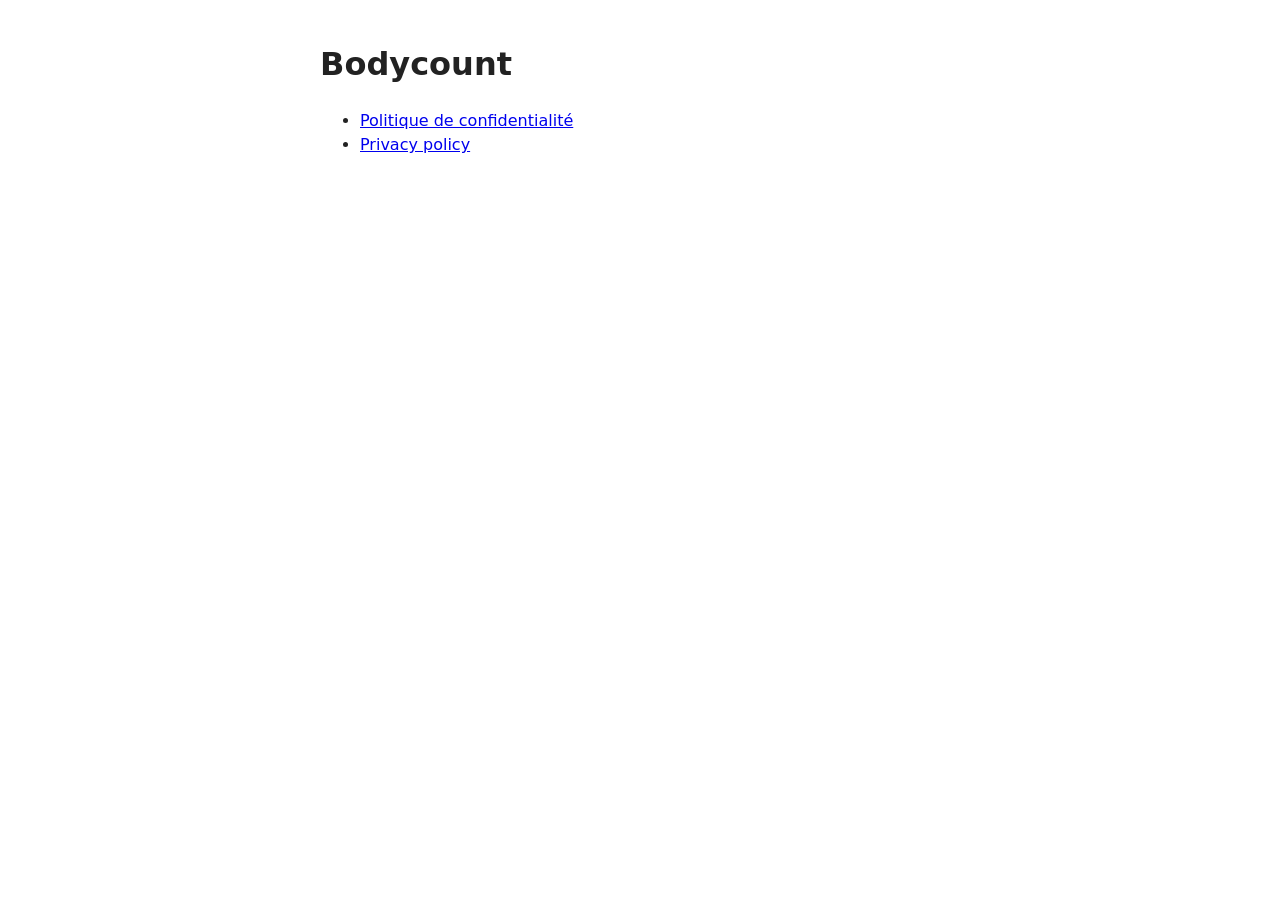
==== index.html @ 4af0d037 "Politique de confidentialité de Bodycount (FR / EN) Co-Authored-By: Claude Opus 5.5 <noreply@anthrop" ====
<!doctype html>
<html lang="fr"><head><meta charset="utf-8"><meta name="viewport" content="width=device-width, initial-scale=1">
<title>Bodycount</title>
<style>body{font:16px/1.5 system-ui,sans-serif;max-width:640px;margin:40px auto;padding:0 16px;color:#222}@media (prefers-color-scheme:dark){body{color:#eee;background:#111}a{color:#ff6f9a}}</style>
</head><body>
<h1>Bodycount</h1>
<ul>
<li><a href="politique-de-confidentialite.html">Politique de confidentialité</a></li>
<li><a href="privacy-policy.html">Privacy policy</a></li>
</ul>
</body></html>
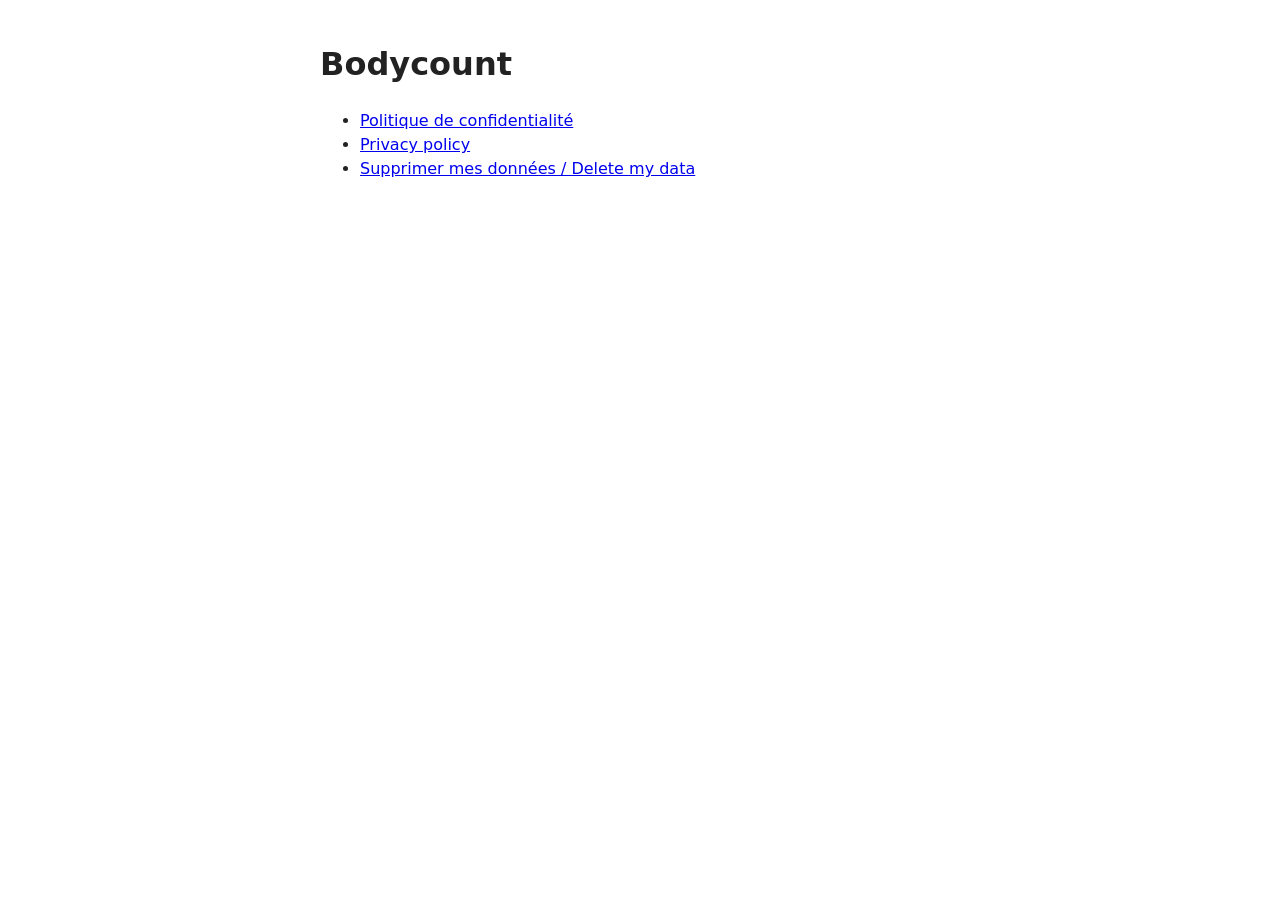
==== commit 1b3d9413: "Page de suppression des données (FR / EN) Co-Authored-By: Claude Opus 5.5 <noreply@anthropic.com>" ====
--- a/index.html
+++ b/index.html
@@ -7,5 +7,6 @@
 <ul>
 <li><a href="politique-de-confidentialite.html">Politique de confidentialité</a></li>
 <li><a href="privacy-policy.html">Privacy policy</a></li>
+<li><a href="supprimer-mes-donnees.html">Supprimer mes données / Delete my data</a></li>
 </ul>
 </body></html>
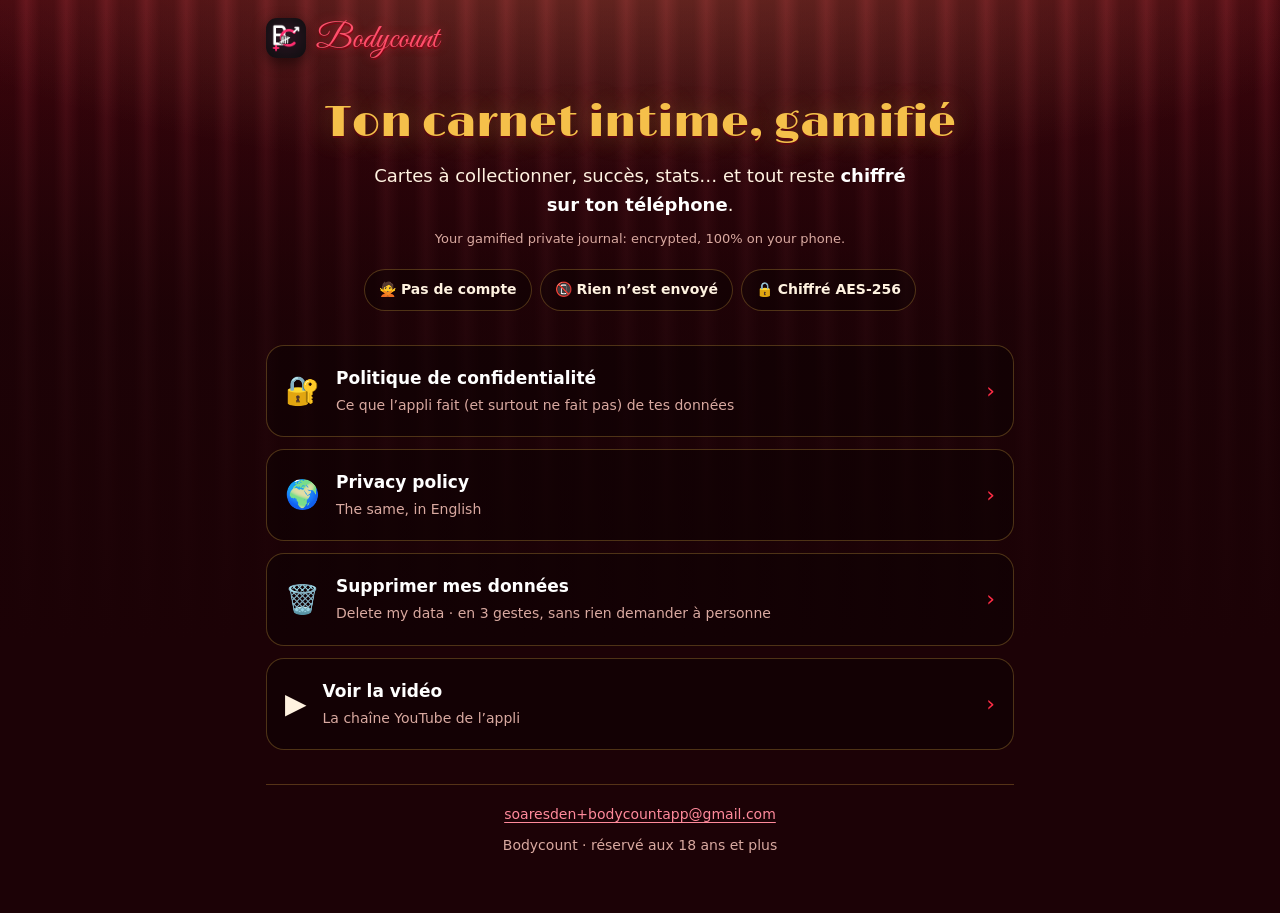
==== commit c3d54fd0: "Pages refaites aux couleurs de l'appli (thème Moulin), feuille de style commune, sans ressource exte" ====
--- a/index.html
+++ b/index.html
@@ -1,12 +1,33 @@
 <!doctype html>
-<html lang="fr"><head><meta charset="utf-8"><meta name="viewport" content="width=device-width, initial-scale=1">
+<html lang="fr">
+<head>
+<meta charset="utf-8">
+<meta name="viewport" content="width=device-width, initial-scale=1">
 <title>Bodycount</title>
-<style>body{font:16px/1.5 system-ui,sans-serif;max-width:640px;margin:40px auto;padding:0 16px;color:#222}@media (prefers-color-scheme:dark){body{color:#eee;background:#111}a{color:#ff6f9a}}</style>
-</head><body>
-<h1>Bodycount</h1>
-<ul>
-<li><a href="politique-de-confidentialite.html">Politique de confidentialité</a></li>
-<li><a href="privacy-policy.html">Privacy policy</a></li>
-<li><a href="supprimer-mes-donnees.html">Supprimer mes données / Delete my data</a></li>
-</ul>
-</body></html>
+<meta name="description" content="Bodycount : carnet intime gamifié, chiffré, 100 % sur ton téléphone. Confidentialité et suppression des données.">
+<meta name="theme-color" content="#2A0409">
+<link rel="icon" href="assets/icone.png">
+<link rel="stylesheet" href="assets/style.css">
+</head>
+<body>
+<div class="wrap">
+<header class="top"><a class="brand" href="./"><img src="assets/icone.png" alt=""><span>Bodycount</span></a></header>
+
+<section class="hero">
+  <h1>Ton carnet intime, gamifié</h1>
+  <p>Cartes à collectionner, succès, stats… et tout reste <strong>chiffré sur ton téléphone</strong>.</p>
+  <p class="upd" lang="en">Your gamified private journal: encrypted, 100% on your phone.</p>
+  <div class="pills"><span>🙅 Pas de compte</span><span>📵 Rien n’est envoyé</span><span>🔒 Chiffré AES-256</span></div>
+</section>
+
+<nav class="links">
+  <a href="politique-de-confidentialite.html"><span class="ico">🔐</span><span><b>Politique de confidentialité</b><small>Ce que l’appli fait (et surtout ne fait pas) de tes données</small></span><span class="go">›</span></a>
+  <a href="privacy-policy.html" lang="en"><span class="ico">🌍</span><span><b>Privacy policy</b><small>The same, in English</small></span><span class="go">›</span></a>
+  <a href="supprimer-mes-donnees.html"><span class="ico">🗑️</span><span><b>Supprimer mes données</b><small>Delete my data · en 3 gestes, sans rien demander à personne</small></span><span class="go">›</span></a>
+  <a href="https://www.youtube.com/@BodyCountApp"><span class="ico">▶️</span><span><b>Voir la vidéo</b><small>La chaîne YouTube de l’appli</small></span><span class="go">›</span></a>
+</nav>
+
+<footer><nav><a href="mailto:soaresden+bodycountapp@gmail.com">soaresden+bodycountapp@gmail.com</a></nav>Bodycount · réservé aux 18 ans et plus</footer>
+</div>
+</body>
+</html>
--- a/assets/style.css
+++ b/assets/style.css
@@ -0,0 +1,81 @@
+/* Bodycount — pages publiques, aux couleurs du thème « Moulin » de l'appli. Aucune ressource externe. */
+@font-face { font-family: 'GreatVibes'; src: url(great-vibes-latin-400-normal.woff2) format('woff2'); font-display: swap; }
+@font-face { font-family: 'Limelight'; src: url(limelight-latin-400-normal.woff2) format('woff2'); font-display: swap; }
+
+:root {
+  --bg: #1c0206; --card: rgba(0,0,0,.32); --card2: rgba(255,255,255,.05);
+  --border: rgba(245,192,74,.26); --text: #FFF2E0; --muted: #D9A9A0;
+  --accent: #FF2D46; --link: #FF8A9B; --gold: #F5C04A;
+  color-scheme: dark;
+}
+* { box-sizing: border-box; }
+html { -webkit-text-size-adjust: 100%; }
+body {
+  margin: 0; color: var(--text); font: 16px/1.65 system-ui, -apple-system, 'Segoe UI', Roboto, sans-serif;
+  background:
+    radial-gradient(ellipse 90% 340px at 50% -60px, rgba(255,190,120,.22), transparent 70%),
+    linear-gradient(rgba(28,2,6,0) 0, rgba(28,2,6,.55) 300px, var(--bg) 640px) top / 100% 640px no-repeat,
+    repeating-linear-gradient(90deg, rgba(0,0,0,.26) 0 14px, rgba(255,255,255,.03) 26px, rgba(0,0,0,.26) 40px) top / 100% 640px no-repeat,
+    linear-gradient(#5A0712 0, #2A0409 320px, var(--bg) 640px) top / 100% 640px no-repeat,
+    var(--bg);
+}
+a { color: var(--link); text-underline-offset: 3px; }
+a:hover { color: #fff; }
+.wrap { max-width: 780px; margin: 0 auto; padding: 0 16px 56px; }
+
+/* barre du haut */
+.top { display: flex; align-items: center; gap: 10px; padding: 18px 0 6px; }
+.brand { display: flex; align-items: center; gap: 10px; text-decoration: none; color: var(--text); }
+.brand img { width: 40px; height: 40px; border-radius: 11px; box-shadow: 0 4px 14px rgba(0,0,0,.5); }
+.brand span { font-family: 'GreatVibes', cursive; font-size: 34px; line-height: 1; color: #FF4F6B; text-shadow: 0 0 10px rgba(255,45,70,.55), 0 2px 0 #7a0010; padding-top: 4px; }
+.lang { margin-left: auto; display: flex; padding: 3px; border-radius: 99px; background: var(--card); border: 1px solid var(--border); }
+.lang a { padding: 5px 12px; border-radius: 99px; font-size: 13px; font-weight: 700; text-decoration: none; color: var(--muted); }
+.lang a.on { background: var(--accent); color: #fff; box-shadow: 0 2px 10px rgba(255,45,70,.45); }
+
+/* en-tête de page */
+.hero { text-align: center; padding: 34px 0 26px; }
+.hero h1 { margin: 0; font-family: 'Limelight', serif; font-weight: 400; font-size: clamp(30px, 7vw, 44px); line-height: 1.15; color: var(--gold); text-shadow: 0 2px 0 #5a0710, 0 0 28px rgba(245,192,74,.25); }
+.hero p { margin: 12px auto 0; max-width: 560px; font-size: 18px; color: var(--text); }
+.hero .upd { font-size: 13px; color: var(--muted); margin-top: 8px; }
+.pills { display: flex; flex-wrap: wrap; justify-content: center; gap: 8px; margin-top: 20px; }
+.pills span { display: inline-flex; align-items: center; gap: 7px; padding: 8px 14px; border-radius: 99px; background: var(--card); border: 1px solid var(--border); font-size: 14px; font-weight: 600; }
+
+/* cartes de section */
+.card { margin: 14px 0; padding: 20px 20px 16px; border-radius: 20px; background: var(--card); border: 1px solid var(--border); box-shadow: inset 0 0 0 4px rgba(0,0,0,.12); }
+.card h2 { display: flex; align-items: center; gap: 12px; margin: 0 0 10px; font-family: 'Limelight', serif; font-weight: 400; font-size: 22px; line-height: 1.2; color: var(--gold); }
+.card h2 .ico { flex: none; display: grid; place-items: center; width: 42px; height: 42px; border-radius: 13px; background: rgba(255,45,70,.16); border: 1px solid rgba(255,45,70,.35); font-size: 22px; }
+.card p { margin: 0 0 10px; }
+.card ul, .card ol { margin: 0 0 10px; padding-left: 22px; }
+.card li { margin: 6px 0; }
+.card li::marker { color: var(--accent); }
+strong, b { color: #fff; }
+
+/* liste des autorisations */
+.perms { list-style: none; padding: 0 !important; display: grid; gap: 10px; }
+.perms li { display: flex; gap: 14px; margin: 0; padding: 14px; border-radius: 14px; background: var(--card2); border: 1px solid rgba(245,192,74,.14); }
+.perms .pi { flex: none; font-size: 24px; line-height: 1.2; }
+.perms .pn { font-weight: 800; color: #fff; }
+.perms .tag { display: inline-block; margin-left: 6px; padding: 1px 8px; border-radius: 99px; font-size: 11.5px; font-weight: 700; color: var(--gold); border: 1px solid var(--border); vertical-align: 2px; }
+.perms p { margin: 4px 0 0; color: var(--text); font-size: 15px; }
+
+/* étapes (suppression) */
+.steps { list-style: none; counter-reset: s; padding: 0 !important; display: grid; gap: 10px; }
+.steps li { counter-increment: s; display: flex; align-items: center; gap: 14px; margin: 0; padding: 12px 14px; border-radius: 14px; background: var(--card2); }
+.steps li::before { content: counter(s); flex: none; display: grid; place-items: center; width: 34px; height: 34px; border-radius: 50%; background: var(--accent); color: #fff; font-weight: 900; box-shadow: 0 3px 12px rgba(255,45,70,.45); }
+.card.hot { border-color: rgba(255,45,70,.55); background: linear-gradient(135deg, rgba(255,45,70,.16), rgba(0,0,0,.3)); }
+.duo { display: grid; grid-template-columns: 1fr 1fr; gap: 14px; }
+.duo .card { margin: 0; }
+@media (max-width: 640px) { .duo { grid-template-columns: 1fr; } }
+
+/* liens de l'accueil */
+.links { display: grid; gap: 12px; margin-top: 8px; }
+.links a { display: flex; align-items: center; gap: 16px; padding: 18px; border-radius: 18px; background: var(--card); border: 1px solid var(--border); text-decoration: none; color: var(--text); transition: transform .15s, border-color .15s; }
+.links a:hover { transform: translateY(-2px); border-color: var(--accent); }
+.links .ico { font-size: 28px; }
+.links b { display: block; font-size: 17px; }
+.links small { color: var(--muted); font-size: 14px; }
+.links .go { margin-left: auto; color: var(--accent); font-size: 22px; }
+
+.sep { margin: 48px 0 0; border: 0; border-top: 1px solid var(--border); }
+footer { margin-top: 34px; padding-top: 18px; border-top: 1px solid var(--border); text-align: center; color: var(--muted); font-size: 14px; }
+footer nav { display: flex; flex-wrap: wrap; justify-content: center; gap: 6px 18px; margin-bottom: 8px; }
